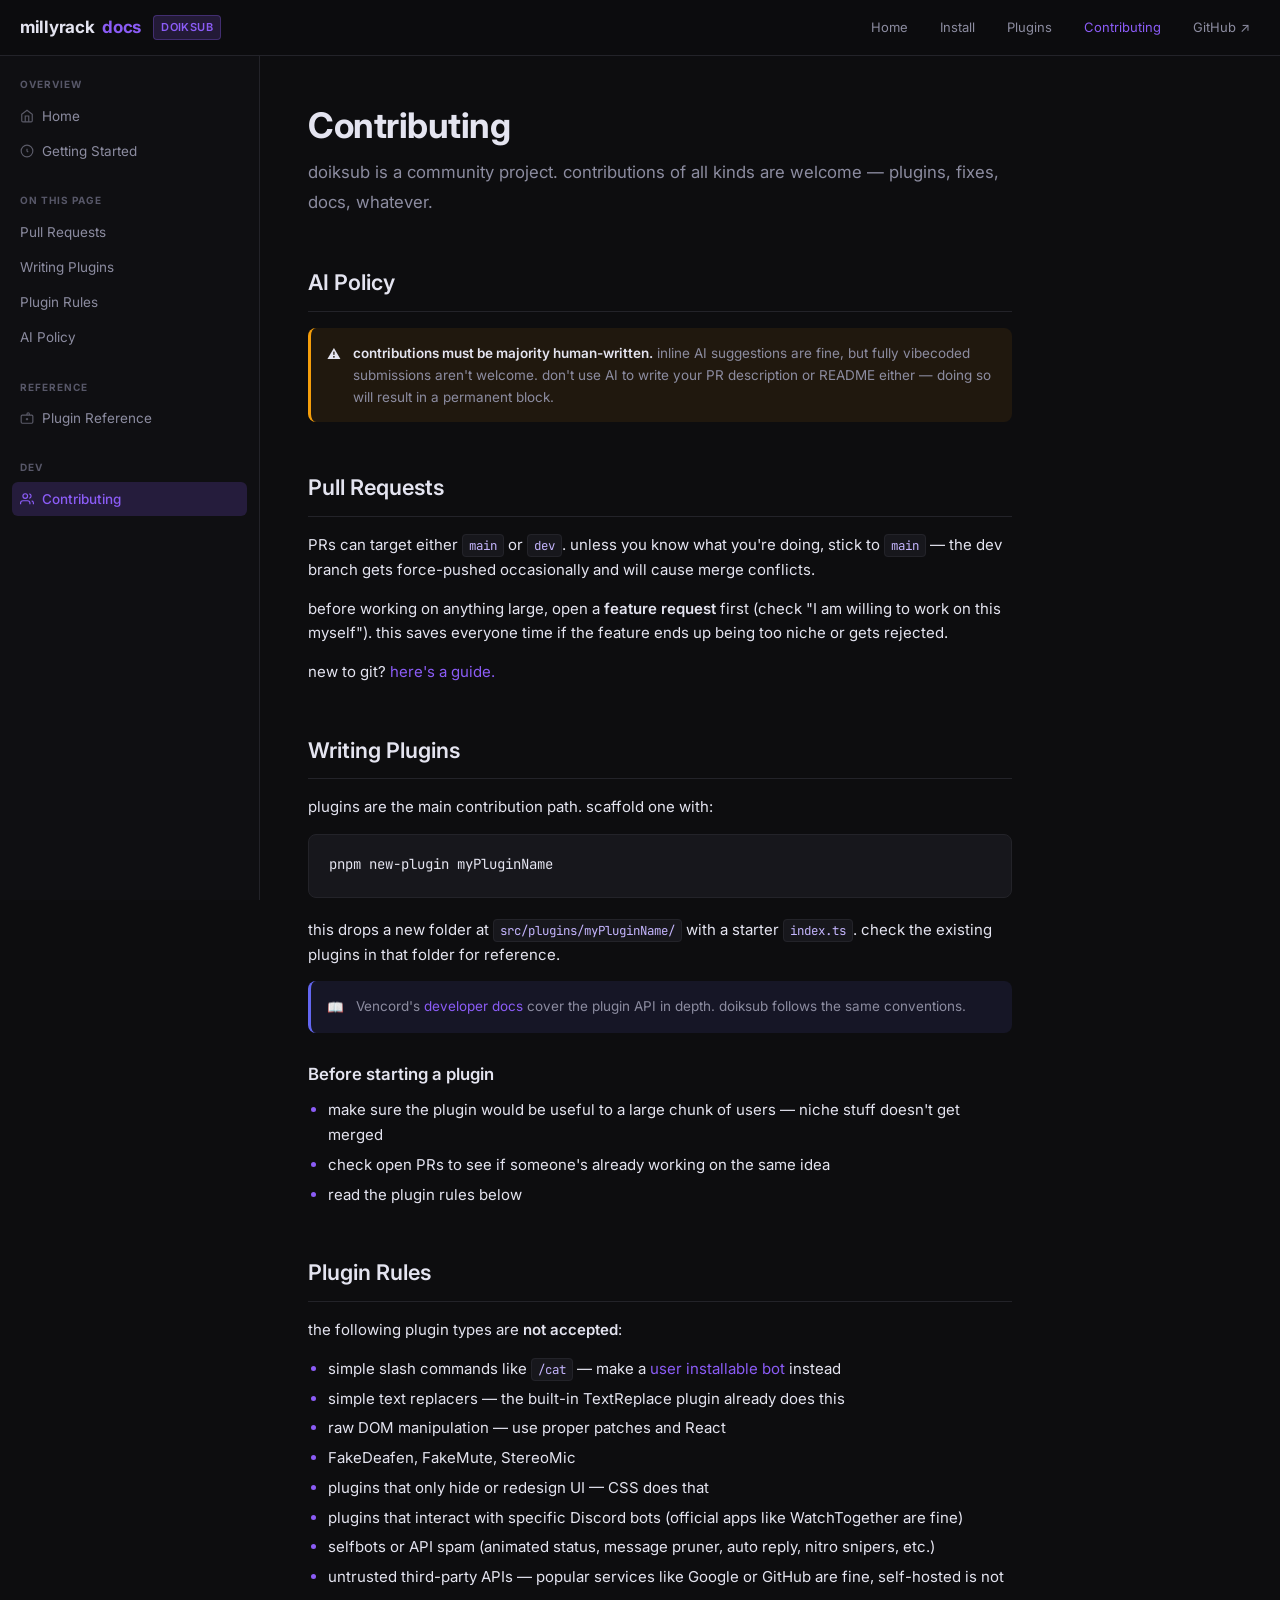
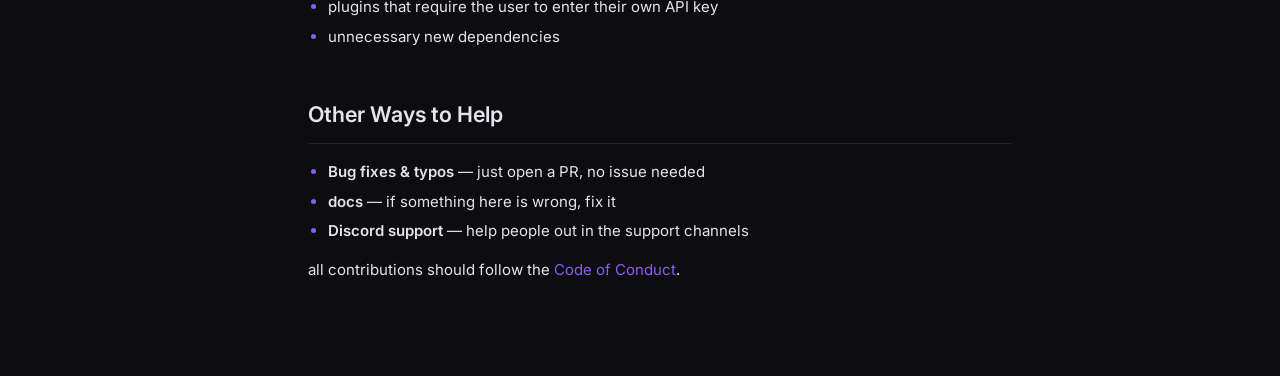
==== docs/contributing.html @ e1251b10 "work...?" ====
<!DOCTYPE html>
<html lang="en">
<head>
  <meta charset="UTF-8">
  <meta name="viewport" content="width=device-width, initial-scale=1.0">
  <title>Contributing — millyrack</title>
  <meta name="description" content="How to write plugins and contribute to doiksub.">
  <link rel="stylesheet" href="style.css">
</head>
<body>

<header class="topbar">
  <button class="hamburger" id="hamburger-btn" aria-label="Toggle sidebar">
    <svg width="18" height="18" viewBox="0 0 24 24" fill="none" stroke="currentColor" stroke-width="2" stroke-linecap="round">
      <line x1="3" y1="6" x2="21" y2="6"/><line x1="3" y1="12" x2="21" y2="12"/><line x1="3" y1="18" x2="21" y2="18"/>
    </svg>
  </button>
  <a href="index.html" class="topbar-logo">millyrack <span>docs</span></a>
  <span class="topbar-tag">doiksub</span>
  <div class="topbar-spacer"></div>
  <a href="index.html"           class="topbar-link" data-page="index.html">Home</a>
  <a href="getting-started.html" class="topbar-link" data-page="getting-started.html">Install</a>
  <a href="plugins.html"         class="topbar-link" data-page="plugins.html">Plugins</a>
  <a href="contributing.html"    class="topbar-link" data-page="contributing.html">Contributing</a>
  <a href="https://github.com/ghxstprey/doiksub" class="topbar-link" target="_blank" rel="noopener">GitHub ↗</a>
</header>

<div class="sidebar-overlay" id="sidebar-overlay"></div>

<div class="layout">
  <nav class="sidebar" id="sidebar">
    <div class="sidebar-section">
      <div class="sidebar-label">Overview</div>
      <a href="index.html" class="sidebar-link" data-page="index.html">
        <svg width="14" height="14" viewBox="0 0 24 24" fill="none" stroke="currentColor" stroke-width="2"><path d="M3 9l9-7 9 7v11a2 2 0 0 1-2 2H5a2 2 0 0 1-2-2z"/><polyline points="9 22 9 12 15 12 15 22"/></svg>
        Home
      </a>
      <a href="getting-started.html" class="sidebar-link" data-page="getting-started.html">
        <svg width="14" height="14" viewBox="0 0 24 24" fill="none" stroke="currentColor" stroke-width="2"><circle cx="12" cy="12" r="10"/><polyline points="12 8 12 12 14 14"/></svg>
        Getting Started
      </a>
    </div>
    <div class="sidebar-section">
      <div class="sidebar-label">On this page</div>
      <a href="#how-to-pr" class="sidebar-link">Pull Requests</a>
      <a href="#write-plugin" class="sidebar-link">Writing Plugins</a>
      <a href="#plugin-rules" class="sidebar-link">Plugin Rules</a>
      <a href="#ai-notice" class="sidebar-link">AI Policy</a>
    </div>
    <div class="sidebar-section">
      <div class="sidebar-label">Reference</div>
      <a href="plugins.html" class="sidebar-link" data-page="plugins.html">
        <svg width="14" height="14" viewBox="0 0 24 24" fill="none" stroke="currentColor" stroke-width="2"><rect x="2" y="7" width="20" height="14" rx="2"/><path d="M16 7V5a2 2 0 0 0-4 0v2"/><line x1="12" y1="12" x2="12" y2="16"/><line x1="10" y1="14" x2="14" y2="14"/></svg>
        Plugin Reference
      </a>
    </div>
    <div class="sidebar-section">
      <div class="sidebar-label">Dev</div>
      <a href="contributing.html" class="sidebar-link" data-page="contributing.html">
        <svg width="14" height="14" viewBox="0 0 24 24" fill="none" stroke="currentColor" stroke-width="2"><path d="M17 21v-2a4 4 0 0 0-4-4H5a4 4 0 0 0-4 4v2"/><circle cx="9" cy="7" r="4"/><path d="M23 21v-2a4 4 0 0 0-3-3.87"/><path d="M16 3.13a4 4 0 0 1 0 7.75"/></svg>
        Contributing
      </a>
    </div>
  </nav>

  <main class="main">
    <div class="content">

      <h1>Contributing</h1>
      <p class="lead">doiksub is a community project. contributions of all kinds are welcome — plugins, fixes, docs, whatever.</p>

      <h2 id="ai-notice">AI Policy</h2>
      <div class="callout warn">
        <span class="callout-icon">⚠️</span>
        <div>
          <p><strong>contributions must be majority human-written.</strong> inline AI suggestions are fine, but fully vibecoded submissions aren't welcome. don't use AI to write your PR description or README either — doing so will result in a permanent block.</p>
        </div>
      </div>

      <h2 id="how-to-pr">Pull Requests</h2>
      <p>PRs can target either <code>main</code> or <code>dev</code>. unless you know what you're doing, stick to <code>main</code> — the dev branch gets force-pushed occasionally and will cause merge conflicts.</p>
      <p>before working on anything large, open a <strong>feature request</strong> first (check "I am willing to work on this myself"). this saves everyone time if the feature ends up being too niche or gets rejected.</p>
      <p>new to git? <a href="https://opensource.com/article/19/7/create-pull-request-github" target="_blank" rel="noopener">here's a guide.</a></p>

      <h2 id="write-plugin">Writing Plugins</h2>
      <p>plugins are the main contribution path. scaffold one with:</p>
      <pre><code>pnpm new-plugin myPluginName</code></pre>
      <p>this drops a new folder at <code>src/plugins/myPluginName/</code> with a starter <code>index.ts</code>. check the existing plugins in that folder for reference.</p>

      <div class="callout note">
        <span class="callout-icon">📖</span>
        <p>Vencord's <a href="https://docs.vencord.dev" target="_blank" rel="noopener">developer docs</a> cover the plugin API in depth. doiksub follows the same conventions.</p>
      </div>

      <h3>Before starting a plugin</h3>
      <ul>
        <li>make sure the plugin would be useful to a large chunk of users — niche stuff doesn't get merged</li>
        <li>check open PRs to see if someone's already working on the same idea</li>
        <li>read the plugin rules below</li>
      </ul>

      <h2 id="plugin-rules">Plugin Rules</h2>
      <p>the following plugin types are <strong>not accepted</strong>:</p>
      <ul>
        <li>simple slash commands like <code>/cat</code> — make a <a href="https://discord.com/developers/docs/change-log#userinstallable-apps-preview" target="_blank" rel="noopener">user installable bot</a> instead</li>
        <li>simple text replacers — the built-in TextReplace plugin already does this</li>
        <li>raw DOM manipulation — use proper patches and React</li>
        <li>FakeDeafen, FakeMute, StereoMic</li>
        <li>plugins that only hide or redesign UI — CSS does that</li>
        <li>plugins that interact with specific Discord bots (official apps like WatchTogether are fine)</li>
        <li>selfbots or API spam (animated status, message pruner, auto reply, nitro snipers, etc.)</li>
        <li>untrusted third-party APIs — popular services like Google or GitHub are fine, self-hosted is not</li>
        <li>plugins that require the user to enter their own API key</li>
        <li>unnecessary new dependencies</li>
      </ul>

      <h2 id="other">Other Ways to Help</h2>
      <ul>
        <li><strong>Bug fixes &amp; typos</strong> — just open a PR, no issue needed</li>
        <li><strong>docs</strong> — if something here is wrong, fix it</li>
        <li><strong>Discord support</strong> — help people out in the support channels</li>
      </ul>

      <p>all contributions should follow the <a href="https://github.com/ghxstprey/doiksub/blob/main/CODE_OF_CONDUCT.md" target="_blank" rel="noopener">Code of Conduct</a>.</p>

    </div>
  </main>
</div>

<script src="nav.js"></script>
</body>
</html>
---- docs/style.css ----
@import url('https://fonts.googleapis.com/css2?family=Inter:wght@300;400;500;600;700&family=JetBrains+Mono:wght@400;500&display=swap');

*,
*::before,
*::after {
  box-sizing: border-box;
  margin: 0;
  padding: 0;
}

:root {
  --bg: #0d0d0f;
  --bg-card: #131316;
  --bg-nav: #0f0f12;
  --bg-hover: #1a1a20;
  --border: #232329;
  --accent: #8b5cf6;
  --accent-2: #6d28d9;
  --accent-glow: rgba(139, 92, 246, .18);
  --text: #e4e4f0;
  --text-muted: #8c8ca0;
  --text-dim: #575768;
  --code-bg: #17171c;
  --sidebar-w: 260px;
  --topbar-h: 56px;
  --radius: 8px;
}

html {
  scroll-behavior: smooth;
}

body {
  font-family: 'Inter', sans-serif;
  background: var(--bg);
  color: var(--text);
  line-height: 1.65;
  font-size: 15px;
  min-height: 100vh;
}

::-webkit-scrollbar {
  width: 6px;
  height: 6px;
}

::-webkit-scrollbar-track {
  background: transparent;
}

::-webkit-scrollbar-thumb {
  background: var(--border);
  border-radius: 99px;
}

::-webkit-scrollbar-thumb:hover {
  background: var(--accent);
}

.topbar {
  position: fixed;
  top: 0;
  left: 0;
  right: 0;
  height: var(--topbar-h);
  background: rgba(13, 13, 15, .85);
  backdrop-filter: blur(12px);
  -webkit-backdrop-filter: blur(12px);
  border-bottom: 1px solid var(--border);
  display: flex;
  align-items: center;
  gap: 12px;
  padding: 0 20px;
  z-index: 100;
}

.topbar-logo {
  font-weight: 700;
  font-size: 17px;
  letter-spacing: -.3px;
  color: var(--text);
  text-decoration: none;
  display: flex;
  align-items: center;
  gap: 8px;
}

.topbar-logo span {
  color: var(--accent);
}

.topbar-tag {
  font-size: 11px;
  font-weight: 600;
  background: var(--accent-glow);
  color: var(--accent);
  border: 1px solid rgba(139, 92, 246, .3);
  border-radius: 4px;
  padding: 2px 7px;
  letter-spacing: .4px;
  text-transform: uppercase;
}

.topbar-spacer {
  flex: 1;
}

.topbar-link {
  font-size: 13px;
  color: var(--text-muted);
  text-decoration: none;
  padding: 6px 10px;
  border-radius: 6px;
  transition: color .15s, background .15s;
}

.topbar-link:hover {
  color: var(--text);
  background: var(--bg-hover);
}

.topbar-link.active {
  color: var(--accent);
}

.hamburger {
  display: none;
  background: none;
  border: none;
  cursor: pointer;
  padding: 6px;
  color: var(--text-muted);
  border-radius: 6px;
  transition: background .15s, color .15s;
}

.hamburger:hover {
  background: var(--bg-hover);
  color: var(--text);
}

.hamburger svg {
  display: block;
}

.layout {
  display: flex;
  padding-top: var(--topbar-h);
  min-height: 100vh;
}

.sidebar {
  position: fixed;
  top: var(--topbar-h);
  bottom: 0;
  left: 0;
  width: var(--sidebar-w);
  background: var(--bg-nav);
  border-right: 1px solid var(--border);
  overflow-y: auto;
  padding: 20px 12px;
  z-index: 90;
  transition: transform .25s ease;
}

.sidebar-section {
  margin-bottom: 24px;
}

.sidebar-label {
  font-size: 10px;
  font-weight: 700;
  letter-spacing: 1px;
  text-transform: uppercase;
  color: var(--text-dim);
  padding: 0 8px;
  margin-bottom: 6px;
}

.sidebar-link {
  display: flex;
  align-items: center;
  gap: 8px;
  text-decoration: none;
  color: var(--text-muted);
  font-size: 13.5px;
  padding: 6px 8px;
  border-radius: 6px;
  transition: color .15s, background .15s;
  margin-bottom: 1px;
}

.sidebar-link:hover {
  color: var(--text);
  background: var(--bg-hover);
}

.sidebar-link.active {
  color: var(--accent);
  background: var(--accent-glow);
  font-weight: 500;
}

.sidebar-link svg {
  opacity: .6;
  flex-shrink: 0;
}

.sidebar-link.active svg {
  opacity: 1;
}

.main {
  margin-left: var(--sidebar-w);
  flex: 1;
  min-width: 0;
}

.content {
  max-width: 800px;
  padding: 48px 48px 80px;
}

h1 {
  font-size: 2.2rem;
  font-weight: 700;
  letter-spacing: -.5px;
  line-height: 1.2;
  margin-bottom: 12px;
}

h1 .accent {
  color: var(--accent);
}

h2 {
  font-size: 1.35rem;
  font-weight: 600;
  color: var(--text);
  margin-top: 48px;
  margin-bottom: 16px;
  padding-bottom: 10px;
  border-bottom: 1px solid var(--border);
  scroll-margin-top: calc(var(--topbar-h) + 16px);
}

h3 {
  font-size: 1.05rem;
  font-weight: 600;
  margin-top: 28px;
  margin-bottom: 10px;
  scroll-margin-top: calc(var(--topbar-h) + 16px);
}

p {
  margin-bottom: 14px;
  color: var(--text);
}

a {
  color: var(--accent);
  text-decoration: none;
}

a:hover {
  text-decoration: underline;
}

ul,
ol {
  padding-left: 20px;
  margin-bottom: 14px;
}

li {
  margin-bottom: 5px;
}

li::marker {
  color: var(--accent);
}

strong {
  color: var(--text);
  font-weight: 600;
}

.lead {
  font-size: 1.05rem;
  color: var(--text-muted);
  line-height: 1.75;
  margin-bottom: 0;
}

code {
  font-family: 'JetBrains Mono', monospace;
  font-size: .83em;
  background: var(--code-bg);
  border: 1px solid var(--border);
  border-radius: 4px;
  padding: 2px 6px;
  color: #c4b5fd;
}

pre {
  background: var(--code-bg);
  border: 1px solid var(--border);
  border-radius: var(--radius);
  padding: 18px 20px;
  overflow-x: auto;
  margin-bottom: 20px;
  position: relative;
}

pre code {
  background: none;
  border: none;
  padding: 0;
  font-size: .875rem;
  color: #e4e4f0;
}

.callout {
  display: flex;
  gap: 12px;
  padding: 14px 16px;
  border-radius: var(--radius);
  border-left: 3px solid;
  margin-bottom: 20px;
  font-size: 13.5px;
}

.callout-icon {
  flex-shrink: 0;
  margin-top: 1px;
}

.callout.note {
  background: rgba(99, 102, 241, .1);
  border-color: #6366f1;
}

.callout.tip {
  background: rgba(34, 197, 94, .08);
  border-color: #22c55e;
}

.callout.warn {
  background: rgba(245, 158, 11, .08);
  border-color: #f59e0b;
}

.callout p {
  margin: 0;
  color: var(--text-muted);
}

.callout strong {
  color: var(--text);
}

.card-grid {
  display: grid;
  grid-template-columns: repeat(auto-fill, minmax(200px, 1fr));
  gap: 12px;
  margin: 20px 0;
}

.card {
  background: var(--bg-card);
  border: 1px solid var(--border);
  border-radius: var(--radius);
  padding: 18px;
  text-decoration: none;
  transition: border-color .15s, background .15s, transform .15s;
  display: block;
}

.card:hover {
  border-color: var(--accent);
  background: var(--bg-hover);
  transform: translateY(-1px);
  text-decoration: none;
}

.card-icon {
  font-size: 1.5rem;
  margin-bottom: 10px;
}

.card-title {
  font-weight: 800;
  font-size: 16px;
  color: var(--text);
  margin-bottom: 4px;
}

.card-desc {
  font-size: 12.5px;
  color: var(--text-muted);
  line-height: 1.5;
}

.hero {
  padding: 64px 0 48px;
}

.hero-badge {
  display: inline-flex;
  align-items: center;
  gap: 6px;
  font-size: 11.5px;
  font-weight: 600;
  color: var(--accent);
  background: var(--accent-glow);
  border: 1px solid rgba(139, 92, 246, .3);
  border-radius: 99px;
  padding: 4px 12px;
  margin-bottom: 20px;
  letter-spacing: .3px;
}

.hero-badge::before {
  content: '';
  display: inline-block;
  width: 6px;
  height: 6px;
  background: var(--accent);
  border-radius: 50%;
}

.hero h1 {
  font-size: 2.8rem;
  margin-bottom: 16px;
}

.hero-actions {
  display: flex;
  gap: 10px;
  margin-top: 24px;
  flex-wrap: wrap;
}

.btn {
  display: inline-flex;
  align-items: center;
  gap: 7px;
  font-size: 13.5px;
  font-weight: 600;
  padding: 9px 18px;
  border-radius: 7px;
  text-decoration: none;
  transition: all .15s;
  border: 1px solid transparent;
}

.btn:hover {
  text-decoration: none;
}

.btn-primary {
  background: var(--accent);
  color: #fff;
}

.btn-primary:hover {
  background: var(--accent-2);
}

.btn-ghost {
  background: var(--bg-card);
  color: var(--text);
  border-color: var(--border);
}

.btn-ghost:hover {
  background: var(--bg-hover);
  border-color: var(--accent);
}

.plugin-table-wrap {
  border: 1px solid var(--border);
  border-radius: var(--radius);
  overflow: hidden;
  margin-bottom: 28px;
}

table {
  width: 100%;
  border-collapse: collapse;
}

thead {
  background: var(--bg-card);
}

th {
  text-align: left;
  font-size: 11px;
  font-weight: 700;
  letter-spacing: .8px;
  text-transform: uppercase;
  color: var(--text-dim);
  padding: 10px 16px;
  border-bottom: 1px solid var(--border);
}

td {
  padding: 9px 16px;
  font-size: 13px;
  border-bottom: 1px solid var(--border);
  vertical-align: top;
}

tr:last-child td {
  border-bottom: none;
}

tr:hover td {
  background: var(--bg-hover);
}

td:first-child code {
  color: var(--accent);
}

.search-bar {
  width: 100%;
  margin-bottom: 16px;
  display: flex;
  align-items: center;
  gap: 10px;
  background: var(--bg-card);
  border: 1px solid var(--border);
  border-radius: var(--radius);
  padding: 9px 14px;
  transition: border-color .15s;
}

.search-bar:focus-within {
  border-color: var(--accent);
}

.search-bar svg {
  color: var(--text-dim);
  flex-shrink: 0;
}

.search-bar input {
  flex: 1;
  background: none;
  border: none;
  outline: none;
  color: var(--text);
  font-family: inherit;
  font-size: 14px;
}

.search-bar input::placeholder {
  color: var(--text-dim);
}

.filter-bar {
  display: flex;
  gap: 8px;
  flex-wrap: wrap;
  margin-bottom: 20px;
}

.filter-btn {
  font-size: 12px;
  font-weight: 500;
  padding: 5px 12px;
  border-radius: 99px;
  background: var(--bg-card);
  border: 1px solid var(--border);
  color: var(--text-muted);
  cursor: pointer;
  transition: all .15s;
  font-family: inherit;
}

.filter-btn:hover {
  border-color: var(--accent);
  color: var(--text);
}

.filter-btn.active {
  background: var(--accent-glow);
  border-color: var(--accent);
  color: var(--accent);
  font-weight: 600;
}

.tag {
  display: inline-block;
  font-size: 10.5px;
  font-weight: 600;
  padding: 2px 8px;
  border-radius: 99px;
  letter-spacing: .2px;
}

.tag-privacy {
  background: rgba(239, 68, 68, .12);
  color: #f87171;
}

.tag-utility {
  background: rgba(99, 102, 241, .12);
  color: #818cf8;
}

.tag-fun {
  background: rgba(251, 146, 60, .12);
  color: #fb923c;
}

.tag-cosmetic {
  background: rgba(167, 243, 208, .12);
  color: #6ee7b7;
}

.tag-voice {
  background: rgba(99, 179, 237, .12);
  color: #63b3ed;
}

.tag-media {
  background: rgba(196, 181, 253, .12);
  color: #c4b5fd;
}

.tag-qol {
  background: rgba(52, 211, 153, .12);
  color: #34d399;
}

.tag-desktop {
  background: rgba(148, 163, 184, .12);
  color: #94a3b8;
}

.steps {
  list-style: none;
  padding: 0;
  counter-reset: steps;
}

.steps li {
  counter-increment: steps;
  display: flex;
  gap: 14px;
  padding: 16px 0;
  border-bottom: 1px solid var(--border);
  margin: 0;
}

.steps li:last-child {
  border-bottom: none;
}

.steps li::marker {
  content: none;
}

.step-num {
  flex-shrink: 0;
  width: 28px;
  height: 28px;
  background: var(--accent-glow);
  border: 1px solid rgba(139, 92, 246, .3);
  border-radius: 50%;
  display: flex;
  align-items: center;
  justify-content: center;
  font-size: 12px;
  font-weight: 700;
  color: var(--accent);
}

.step-body {
  flex: 1;
}

.step-title {
  font-weight: 600;
  margin-bottom: 4px;
}

.devs {
  display: flex;
  flex-direction: column;
  gap: 10px;
  margin: 20px 0;
}

.dev-card {
  background: var(--bg-card);
  border: 1px solid var(--border);
  border-radius: var(--radius);
  padding: 14px 18px;
  display: flex;
  gap: 14px;
  align-items: center;
}

.dev-avatar {
  width: 38px;
  height: 38px;
  border-radius: 50%;
  background: linear-gradient(135deg, var(--accent), var(--accent-2));
  display: flex;
  align-items: center;
  justify-content: center;
  font-weight: 700;
  font-size: 14px;
  color: #fff;
  flex-shrink: 0;
}

.dev-name {
  font-weight: 600;
  font-size: 14px;
}

.dev-handle {
  font-size: 12px;
  color: var(--text-muted);
}

.dev-focus {
  font-size: 12.5px;
  color: var(--text-muted);
  margin-top: 2px;
}

#no-results {
  text-align: center;
  padding: 48px 0;
  color: var(--text-muted);
  display: none;
}

#no-results svg {
  margin: 0 auto 12px;
  display: block;
  opacity: .3;
}

.sidebar-overlay {
  display: none;
  position: fixed;
  inset: 0;
  background: rgba(0, 0, 0, .6);
  z-index: 89;
}

@media (max-width: 900px) {
  .sidebar {
    transform: translateX(-100%);
  }

  .sidebar.open {
    transform: translateX(0);
  }

  .sidebar-overlay.open {
    display: block;
  }

  .main {
    margin-left: 0;
  }

  .hamburger {
    display: flex;
    align-items: center;
    justify-content: center;
  }

  .content {
    padding: 32px 24px 64px;
  }

  h1 {
    font-size: 2rem;
  }

  .hero h1 {
    font-size: 2.2rem;
  }
}

@media (max-width: 520px) {
  .content {
    padding: 24px 16px 56px;
  }

  .card-grid {
    grid-template-columns: 1fr;
  }

  .hero-actions {
    flex-direction: column;
  }

  .btn {
    justify-content: center;
  }

  td {
    font-size: 12px;
  }
}
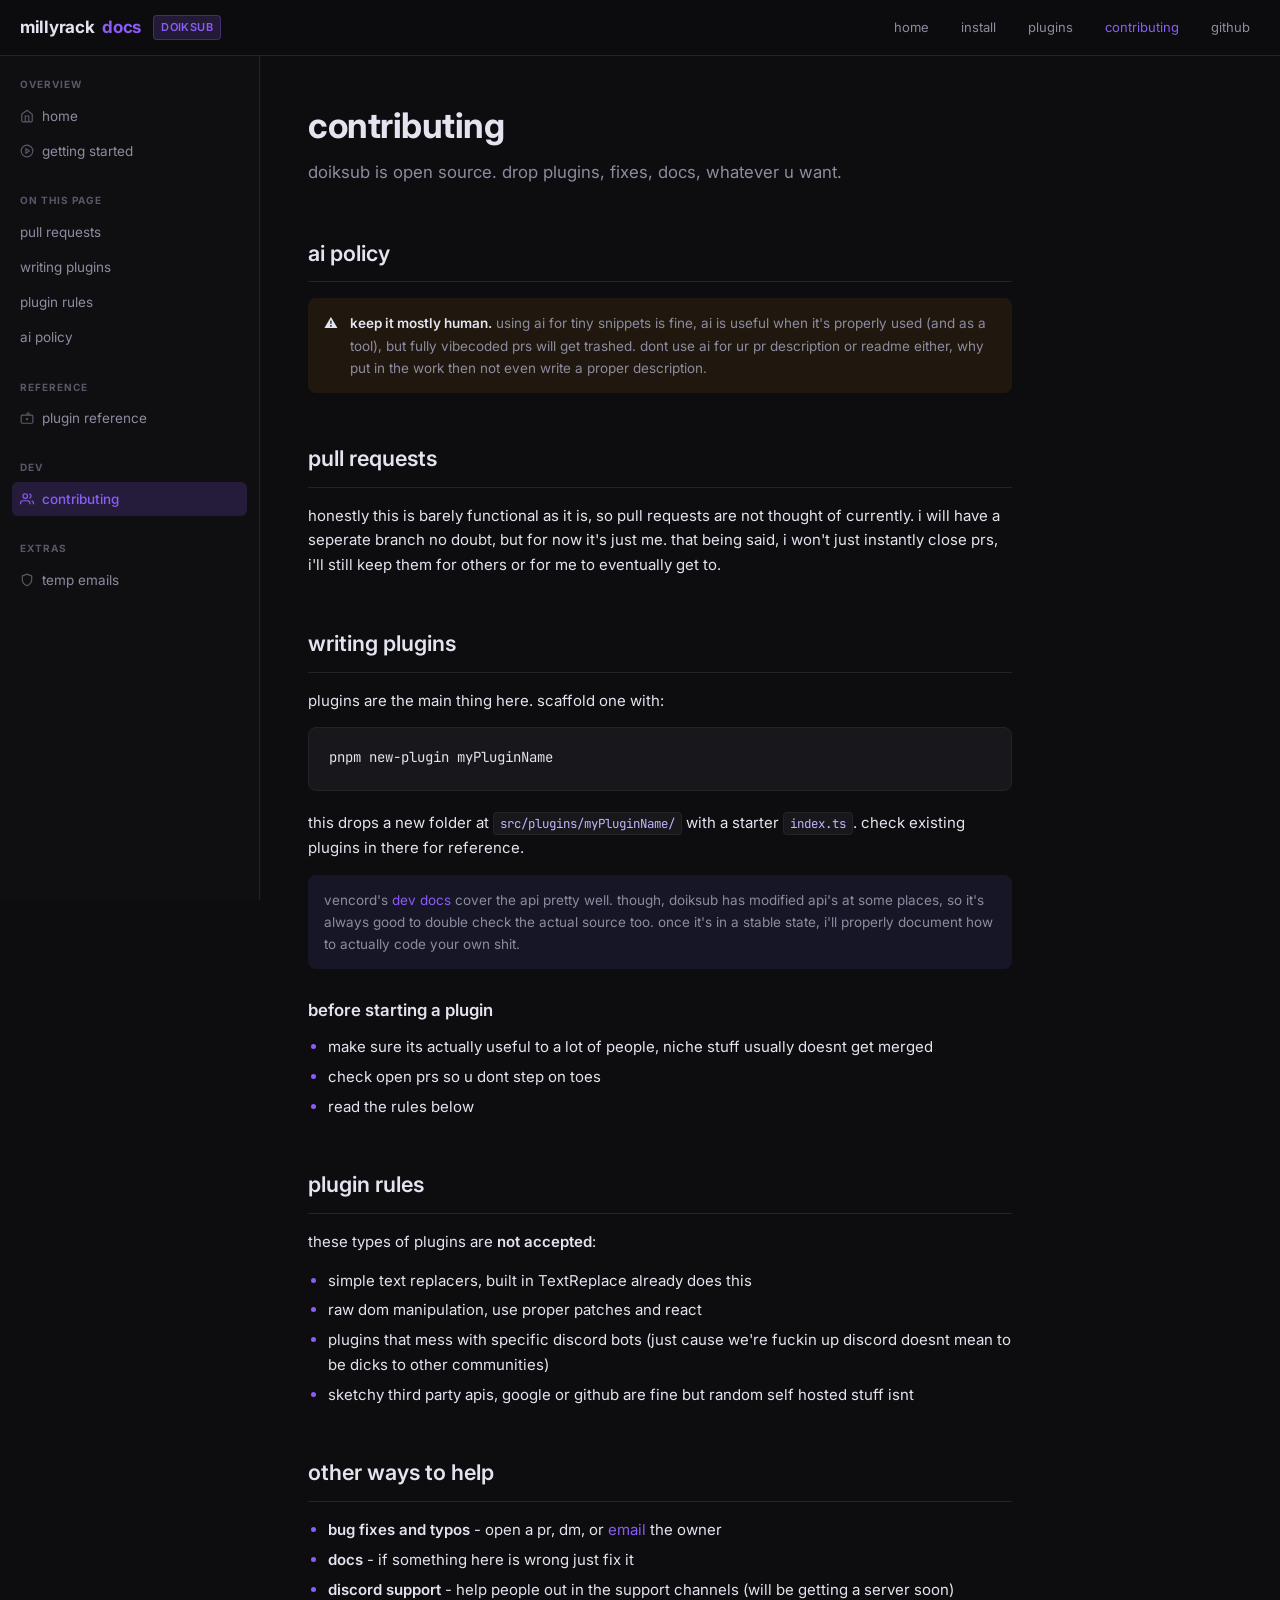
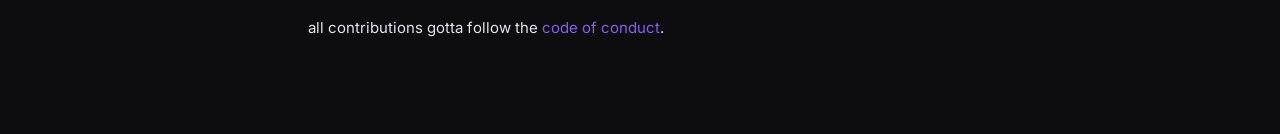
==== commit 1fc9e562: "crunch time" ====
--- a/docs/contributing.html
+++ b/docs/contributing.html
@@ -1,132 +1,167 @@
 <!DOCTYPE html>
 <html lang="en">
+
 <head>
   <meta charset="UTF-8">
   <meta name="viewport" content="width=device-width, initial-scale=1.0">
-  <title>Contributing — millyrack</title>
-  <meta name="description" content="How to write plugins and contribute to doiksub.">
+  <title>millyrack, doiksub contributing</title>
+  <meta name="description" content="how to write plugins and push changes to doiksub">
   <link rel="stylesheet" href="style.css">
 </head>
+
 <body>
 
-<header class="topbar">
-  <button class="hamburger" id="hamburger-btn" aria-label="Toggle sidebar">
-    <svg width="18" height="18" viewBox="0 0 24 24" fill="none" stroke="currentColor" stroke-width="2" stroke-linecap="round">
-      <line x1="3" y1="6" x2="21" y2="6"/><line x1="3" y1="12" x2="21" y2="12"/><line x1="3" y1="18" x2="21" y2="18"/>
-    </svg>
-  </button>
-  <a href="index.html" class="topbar-logo">millyrack <span>docs</span></a>
-  <span class="topbar-tag">doiksub</span>
-  <div class="topbar-spacer"></div>
-  <a href="index.html"           class="topbar-link" data-page="index.html">Home</a>
-  <a href="getting-started.html" class="topbar-link" data-page="getting-started.html">Install</a>
-  <a href="plugins.html"         class="topbar-link" data-page="plugins.html">Plugins</a>
-  <a href="contributing.html"    class="topbar-link" data-page="contributing.html">Contributing</a>
-  <a href="https://github.com/ghxstprey/doiksub" class="topbar-link" target="_blank" rel="noopener">GitHub ↗</a>
-</header>
+  <header class="topbar">
+    <button class="hamburger" id="hamburger-btn" aria-label="Toggle sidebar">
+      <svg width="18" height="18" viewBox="0 0 24 24" fill="none" stroke="currentColor" stroke-width="2"
+        stroke-linecap="round">
+        <line x1="3" y1="6" x2="21" y2="6" />
+        <line x1="3" y1="12" x2="21" y2="12" />
+        <line x1="3" y1="18" x2="21" y2="18" />
+      </svg>
+    </button>
+    <a href="index.html" class="topbar-logo">millyrack <span>docs</span></a>
+    <span class="topbar-tag">doiksub</span>
+    <div class="topbar-spacer"></div>
+    <a href="index.html" class="topbar-link" data-page="index.html">home</a>
+    <a href="getting-started.html" class="topbar-link" data-page="getting-started.html">install</a>
+    <a href="plugins.html" class="topbar-link" data-page="plugins.html">plugins</a>
+    <a href="contributing.html" class="topbar-link" data-page="contributing.html">contributing</a>
+    <a href="https://github.com/ghxstprey/doiksub" class="topbar-link" target="_blank" rel="noopener">github</a>
+  </header>
 
-<div class="sidebar-overlay" id="sidebar-overlay"></div>
+  <div class="sidebar-overlay" id="sidebar-overlay"></div>
 
-<div class="layout">
-  <nav class="sidebar" id="sidebar">
-    <div class="sidebar-section">
-      <div class="sidebar-label">Overview</div>
-      <a href="index.html" class="sidebar-link" data-page="index.html">
-        <svg width="14" height="14" viewBox="0 0 24 24" fill="none" stroke="currentColor" stroke-width="2"><path d="M3 9l9-7 9 7v11a2 2 0 0 1-2 2H5a2 2 0 0 1-2-2z"/><polyline points="9 22 9 12 15 12 15 22"/></svg>
-        Home
-      </a>
-      <a href="getting-started.html" class="sidebar-link" data-page="getting-started.html">
-        <svg width="14" height="14" viewBox="0 0 24 24" fill="none" stroke="currentColor" stroke-width="2"><circle cx="12" cy="12" r="10"/><polyline points="12 8 12 12 14 14"/></svg>
-        Getting Started
-      </a>
-    </div>
-    <div class="sidebar-section">
-      <div class="sidebar-label">On this page</div>
-      <a href="#how-to-pr" class="sidebar-link">Pull Requests</a>
-      <a href="#write-plugin" class="sidebar-link">Writing Plugins</a>
-      <a href="#plugin-rules" class="sidebar-link">Plugin Rules</a>
-      <a href="#ai-notice" class="sidebar-link">AI Policy</a>
-    </div>
-    <div class="sidebar-section">
-      <div class="sidebar-label">Reference</div>
-      <a href="plugins.html" class="sidebar-link" data-page="plugins.html">
-        <svg width="14" height="14" viewBox="0 0 24 24" fill="none" stroke="currentColor" stroke-width="2"><rect x="2" y="7" width="20" height="14" rx="2"/><path d="M16 7V5a2 2 0 0 0-4 0v2"/><line x1="12" y1="12" x2="12" y2="16"/><line x1="10" y1="14" x2="14" y2="14"/></svg>
-        Plugin Reference
-      </a>
-    </div>
-    <div class="sidebar-section">
-      <div class="sidebar-label">Dev</div>
-      <a href="contributing.html" class="sidebar-link" data-page="contributing.html">
-        <svg width="14" height="14" viewBox="0 0 24 24" fill="none" stroke="currentColor" stroke-width="2"><path d="M17 21v-2a4 4 0 0 0-4-4H5a4 4 0 0 0-4 4v2"/><circle cx="9" cy="7" r="4"/><path d="M23 21v-2a4 4 0 0 0-3-3.87"/><path d="M16 3.13a4 4 0 0 1 0 7.75"/></svg>
-        Contributing
-      </a>
-    </div>
-  </nav>
+  <div class="layout">
+    <nav class="sidebar" id="sidebar">
+      <div class="sidebar-section">
+        <div class="sidebar-label">overview</div>
+        <a href="index.html" class="sidebar-link" data-page="index.html">
+          <svg width="14" height="14" viewBox="0 0 24 24" fill="none" stroke="currentColor" stroke-width="2">
+            <path d="M3 9l9-7 9 7v11a2 2 0 0 1-2 2H5a2 2 0 0 1-2-2z" />
+            <polyline points="9 22 9 12 15 12 15 22" />
+          </svg>
+          home
+        </a>
+        <a href="getting-started.html" class="sidebar-link" data-page="getting-started.html">
+          <svg width="14" height="14" viewBox="0 0 24 24" fill="none" stroke="currentColor" stroke-width="2"
+            stroke-linecap="round" stroke-linejoin="round">
+            <circle cx="12" cy="12" r="10" />
+            <polygon points="10 8 16 12 10 16 10 8" />
+          </svg>
+          getting started
+        </a>
+      </div>
+      <div class="sidebar-section">
+        <div class="sidebar-label">on this page</div>
+        <a href="#how-to-pr" class="sidebar-link">pull requests</a>
+        <a href="#write-plugin" class="sidebar-link">writing plugins</a>
+        <a href="#plugin-rules" class="sidebar-link">plugin rules</a>
+        <a href="#ai-notice" class="sidebar-link">ai policy</a>
+      </div>
+      <div class="sidebar-section">
+        <div class="sidebar-label">reference</div>
+        <a href="plugins.html" class="sidebar-link" data-page="plugins.html">
+          <svg width="14" height="14" viewBox="0 0 24 24" fill="none" stroke="currentColor" stroke-width="2">
+            <rect x="2" y="7" width="20" height="14" rx="2" />
+            <path d="M16 7V5a2 2 0 0 0-4 0v2" />
+            <line x1="12" y1="12" x2="12" y2="16" />
+            <line x1="10" y1="14" x2="14" y2="14" />
+          </svg>
+          plugin reference
+        </a>
+      </div>
+      <div class="sidebar-section">
+        <div class="sidebar-label">dev</div>
+        <a href="contributing.html" class="sidebar-link" data-page="contributing.html">
+          <svg width="14" height="14" viewBox="0 0 24 24" fill="none" stroke="currentColor" stroke-width="2">
+            <path d="M17 21v-2a4 4 0 0 0-4-4H5a4 4 0 0 0-4 4v2" />
+            <circle cx="9" cy="7" r="4" />
+            <path d="M23 21v-2a4 4 0 0 0-3-3.87" />
+            <path d="M16 3.13a4 4 0 0 1 0 7.75" />
+          </svg>
+          contributing
+        </a>
+      </div>
+      <div class="sidebar-section">
+        <div class="sidebar-label">extras</div>
+        <a href="privacy.html" class="sidebar-link" data-page="privacy.html">
+          <svg width="14" height="14" viewBox="0 0 24 24" fill="none" stroke="currentColor" stroke-width="2">
+            <path d="M12 22s8-4 8-10V5l-8-3-8 3v7c0 6 8 10 8 10z" />
+          </svg>
+          temp emails
+        </a>
+      </div>
+    </nav>
 
-  <main class="main">
-    <div class="content">
+    <main class="main">
+      <div class="content">
 
-      <h1>Contributing</h1>
-      <p class="lead">doiksub is a community project. contributions of all kinds are welcome — plugins, fixes, docs, whatever.</p>
+        <h1>contributing</h1>
+        <p class="lead">doiksub is open source. drop plugins, fixes, docs, whatever u want.</p>
 
-      <h2 id="ai-notice">AI Policy</h2>
-      <div class="callout warn">
-        <span class="callout-icon">⚠️</span>
-        <div>
-          <p><strong>contributions must be majority human-written.</strong> inline AI suggestions are fine, but fully vibecoded submissions aren't welcome. don't use AI to write your PR description or README either — doing so will result in a permanent block.</p>
+        <h2 id="ai-notice">ai policy</h2>
+        <div class="callout warn">
+          <span class="callout-icon">⚠️</span>
+          <div>
+            <p><strong>keep it mostly human.</strong> using ai for tiny snippets is fine, ai is useful when it's
+              properly used (and as a tool), but fully vibecoded prs will get trashed. dont use ai for ur pr description
+              or readme either, why put in the work then not even write a proper description.</p>
+          </div>
         </div>
+
+        <h2 id="how-to-pr">pull requests</h2>
+        <p>honestly this is barely functional as it is, so pull requests are not thought of currently. i will have a
+          seperate branch no doubt, but for now it's just me. that being said, i won't just instantly close prs, i'll
+          still keep them for others or for me to eventually get to.</p>
+
+        <h2 id="write-plugin">writing plugins</h2>
+        <p>plugins are the main thing here. scaffold one with:</p>
+        <pre><code>pnpm new-plugin myPluginName</code></pre>
+        <p>this drops a new folder at <code>src/plugins/myPluginName/</code> with a starter <code>index.ts</code>. check
+          existing plugins in there for reference.</p>
+
+        <div class="callout note">
+          <p>vencord's <a href="https://docs.vencord.dev" target="_blank" rel="noopener">dev docs</a> cover the api
+            pretty well. though, doiksub has modified api's at some places, so it's always good to double check the
+            actual source too. once it's in a stable state, i'll properly document how to actually code your own shit.
+          </p>
+        </div>
+
+        <h3>before starting a plugin</h3>
+        <ul>
+          <li>make sure its actually useful to a lot of people, niche stuff usually doesnt get merged</li>
+          <li>check open prs so u dont step on toes</li>
+          <li>read the rules below</li>
+        </ul>
+
+        <h2 id="plugin-rules">plugin rules</h2>
+        <p>these types of plugins are <strong>not accepted</strong>:</p>
+        <ul>
+          <li>simple text replacers, built in TextReplace already does this</li>
+          <li>raw dom manipulation, use proper patches and react</li>
+          <li>plugins that mess with specific discord bots (just cause we're fuckin up discord doesnt mean to be dicks
+            to other communities)</li>
+          <li>sketchy third party apis, google or github are fine but random self hosted stuff isnt</li>
+        </ul>
+
+        <h2 id="other">other ways to help</h2>
+        <ul>
+          <li><strong>bug fixes and typos</strong> - open a pr, dm, or <a href="privacy.html">email</a> the owner</li>
+          <li><strong>docs</strong> - if something here is wrong just fix it</li>
+          <li><strong>discord support</strong> - help people out in the support channels (will be getting a server soon)
+          </li>
+        </ul>
+
+        <p>all contributions gotta follow the <a
+            href="https://github.com/ghxstprey/doiksub/blob/main/CODE_OF_CONDUCT.md" target="_blank" rel="noopener">code
+            of conduct</a>.</p>
+
       </div>
+    </main>
+  </div>
 
-      <h2 id="how-to-pr">Pull Requests</h2>
-      <p>PRs can target either <code>main</code> or <code>dev</code>. unless you know what you're doing, stick to <code>main</code> — the dev branch gets force-pushed occasionally and will cause merge conflicts.</p>
-      <p>before working on anything large, open a <strong>feature request</strong> first (check "I am willing to work on this myself"). this saves everyone time if the feature ends up being too niche or gets rejected.</p>
-      <p>new to git? <a href="https://opensource.com/article/19/7/create-pull-request-github" target="_blank" rel="noopener">here's a guide.</a></p>
+  <script src="nav.js"></script>
+</body>
 
-      <h2 id="write-plugin">Writing Plugins</h2>
-      <p>plugins are the main contribution path. scaffold one with:</p>
-      <pre><code>pnpm new-plugin myPluginName</code></pre>
-      <p>this drops a new folder at <code>src/plugins/myPluginName/</code> with a starter <code>index.ts</code>. check the existing plugins in that folder for reference.</p>
-
-      <div class="callout note">
-        <span class="callout-icon">📖</span>
-        <p>Vencord's <a href="https://docs.vencord.dev" target="_blank" rel="noopener">developer docs</a> cover the plugin API in depth. doiksub follows the same conventions.</p>
-      </div>
-
-      <h3>Before starting a plugin</h3>
-      <ul>
-        <li>make sure the plugin would be useful to a large chunk of users — niche stuff doesn't get merged</li>
-        <li>check open PRs to see if someone's already working on the same idea</li>
-        <li>read the plugin rules below</li>
-      </ul>
-
-      <h2 id="plugin-rules">Plugin Rules</h2>
-      <p>the following plugin types are <strong>not accepted</strong>:</p>
-      <ul>
-        <li>simple slash commands like <code>/cat</code> — make a <a href="https://discord.com/developers/docs/change-log#userinstallable-apps-preview" target="_blank" rel="noopener">user installable bot</a> instead</li>
-        <li>simple text replacers — the built-in TextReplace plugin already does this</li>
-        <li>raw DOM manipulation — use proper patches and React</li>
-        <li>FakeDeafen, FakeMute, StereoMic</li>
-        <li>plugins that only hide or redesign UI — CSS does that</li>
-        <li>plugins that interact with specific Discord bots (official apps like WatchTogether are fine)</li>
-        <li>selfbots or API spam (animated status, message pruner, auto reply, nitro snipers, etc.)</li>
-        <li>untrusted third-party APIs — popular services like Google or GitHub are fine, self-hosted is not</li>
-        <li>plugins that require the user to enter their own API key</li>
-        <li>unnecessary new dependencies</li>
-      </ul>
-
-      <h2 id="other">Other Ways to Help</h2>
-      <ul>
-        <li><strong>Bug fixes &amp; typos</strong> — just open a PR, no issue needed</li>
-        <li><strong>docs</strong> — if something here is wrong, fix it</li>
-        <li><strong>Discord support</strong> — help people out in the support channels</li>
-      </ul>
-
-      <p>all contributions should follow the <a href="https://github.com/ghxstprey/doiksub/blob/main/CODE_OF_CONDUCT.md" target="_blank" rel="noopener">Code of Conduct</a>.</p>
-
-    </div>
-  </main>
-</div>
-
-<script src="nav.js"></script>
-</body>
-</html>
+</html>
--- a/docs/style.css
+++ b/docs/style.css
@@ -320,34 +320,43 @@
   color: #e4e4f0;
 }
 
+details {
+  background: var(--bg-card);
+  border: 1px solid var(--border);
+  border-radius: var(--radius);
+  padding: 14px 16px;
+  margin-bottom: 20px;
+}
+
+details summary {
+  font-weight: 600;
+  color: var(--text);
+  cursor: pointer;
+}
+
+details p {
+  margin-bottom: 0;
+}
+
 .callout {
   display: flex;
   gap: 12px;
   padding: 14px 16px;
   border-radius: var(--radius);
-  border-left: 3px solid;
   margin-bottom: 20px;
   font-size: 13.5px;
 }
 
-.callout-icon {
-  flex-shrink: 0;
-  margin-top: 1px;
-}
-
 .callout.note {
   background: rgba(99, 102, 241, .1);
-  border-color: #6366f1;
 }
 
 .callout.tip {
   background: rgba(34, 197, 94, .08);
-  border-color: #22c55e;
 }
 
 .callout.warn {
   background: rgba(245, 158, 11, .08);
-  border-color: #f59e0b;
 }
 
 .callout p {
@@ -601,44 +610,27 @@
   letter-spacing: .2px;
 }
 
-.tag-privacy {
-  background: rgba(239, 68, 68, .12);
-  color: #f87171;
-}
-
-.tag-utility {
-  background: rgba(99, 102, 241, .12);
-  color: #818cf8;
-}
-
-.tag-fun {
-  background: rgba(251, 146, 60, .12);
-  color: #fb923c;
-}
-
-.tag-cosmetic {
-  background: rgba(167, 243, 208, .12);
-  color: #6ee7b7;
-}
-
-.tag-voice {
-  background: rgba(99, 179, 237, .12);
-  color: #63b3ed;
-}
-
+.tag-privacy,
+.tag-sigil,
+.tag-utility,
+.tag-developers,
+.tag-chat,
+.tag-appearance,
+.tag-servers,
+.tag-roles,
+.tag-shortcuts,
+.tag-activity,
+.tag-commands,
+.tag-emotes,
+.tag-friends,
+.tag-organisation,
+.tag-customisation,
+.tag-notifications,
+.tag-cosmetic,
+.tag-voice,
 .tag-media {
-  background: rgba(196, 181, 253, .12);
-  color: #c4b5fd;
-}
-
-.tag-qol {
-  background: rgba(52, 211, 153, .12);
-  color: #34d399;
-}
-
-.tag-desktop {
-  background: rgba(148, 163, 184, .12);
-  color: #94a3b8;
+  background: rgba(100, 100, 100, .2);
+  color: #777777;
 }
 
 .steps {
@@ -709,14 +701,9 @@
   width: 38px;
   height: 38px;
   border-radius: 50%;
-  background: linear-gradient(135deg, var(--accent), var(--accent-2));
-  display: flex;
-  align-items: center;
-  justify-content: center;
-  font-weight: 700;
-  font-size: 14px;
-  color: #fff;
+  object-fit: cover;
   flex-shrink: 0;
+  display: block;
 }
 
 .dev-name {
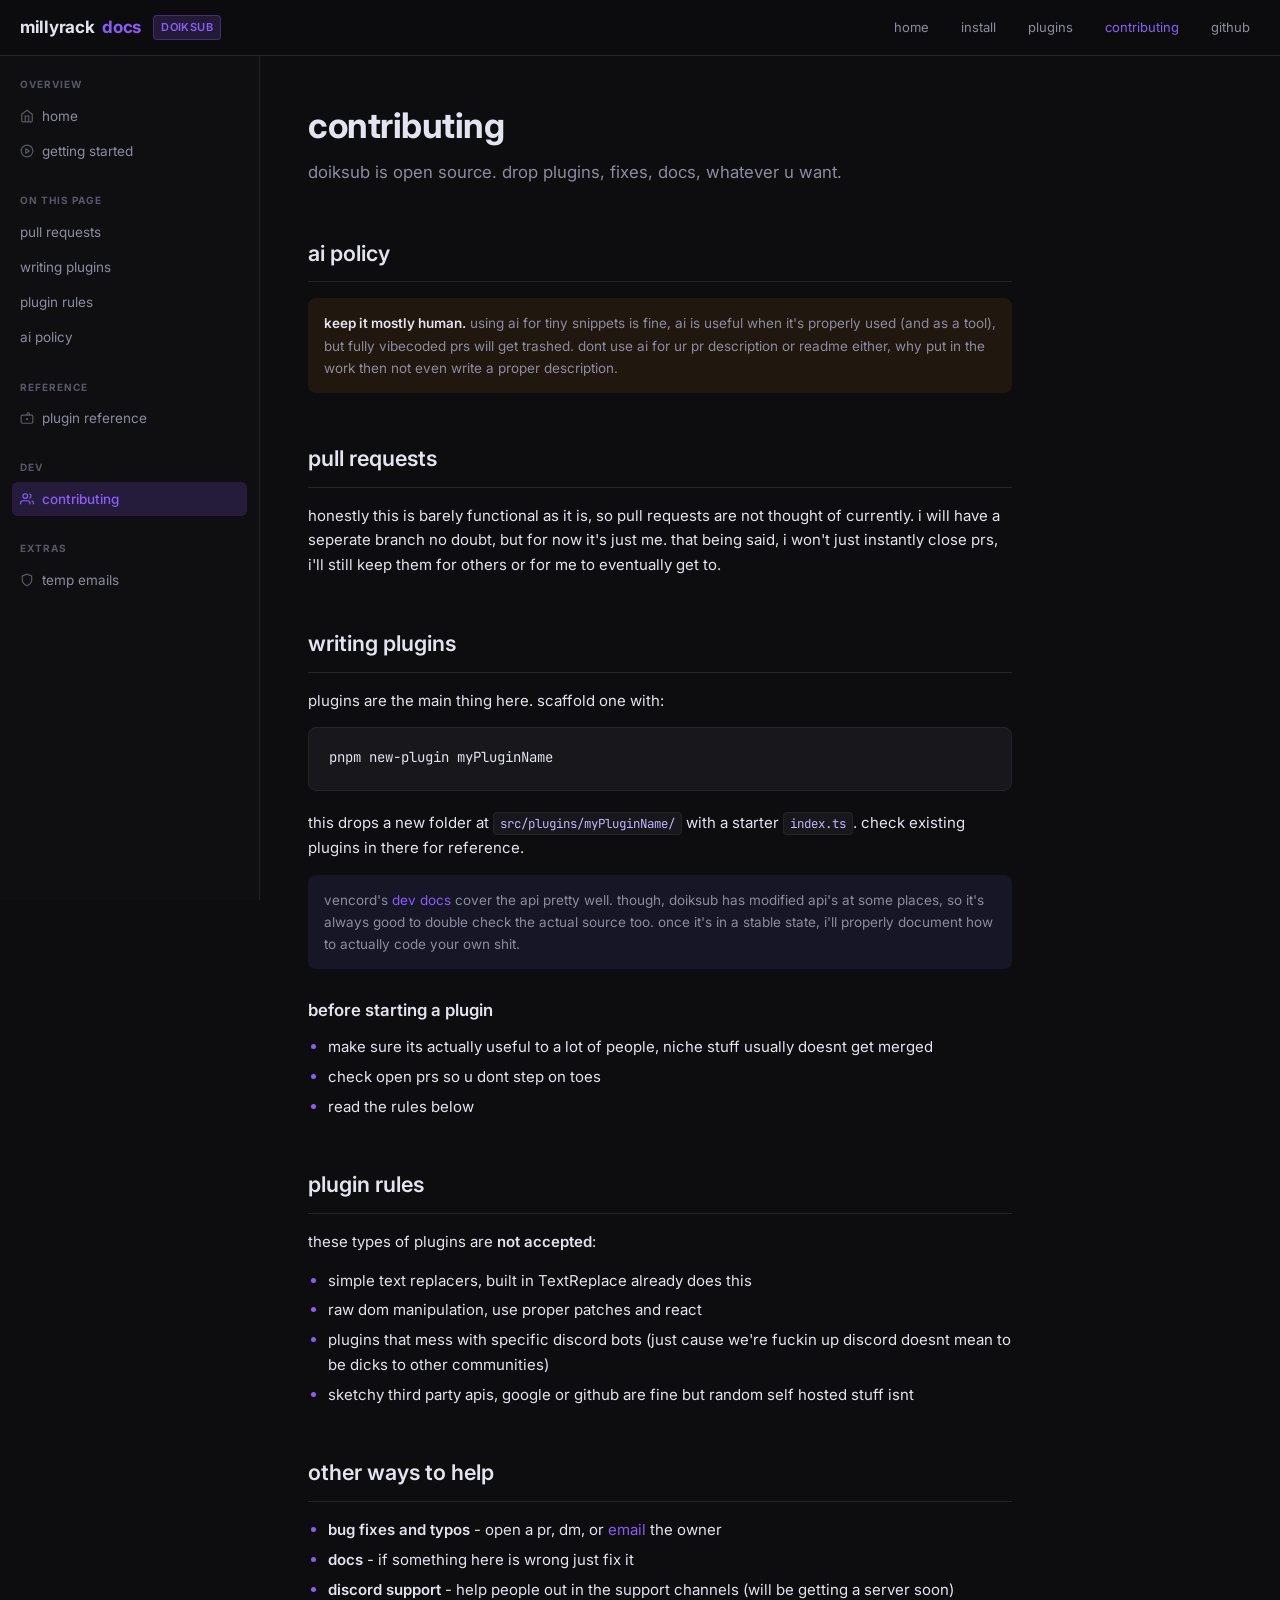
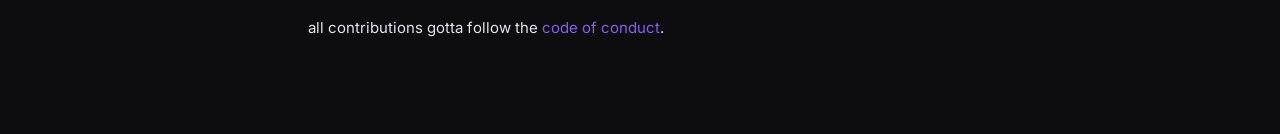
==== commit ad0ef942: "contrib" ====
--- a/docs/contributing.html
+++ b/docs/contributing.html
@@ -102,7 +102,6 @@
 
         <h2 id="ai-notice">ai policy</h2>
         <div class="callout warn">
-          <span class="callout-icon">⚠️</span>
           <div>
             <p><strong>keep it mostly human.</strong> using ai for tiny snippets is fine, ai is useful when it's
               properly used (and as a tool), but fully vibecoded prs will get trashed. dont use ai for ur pr description
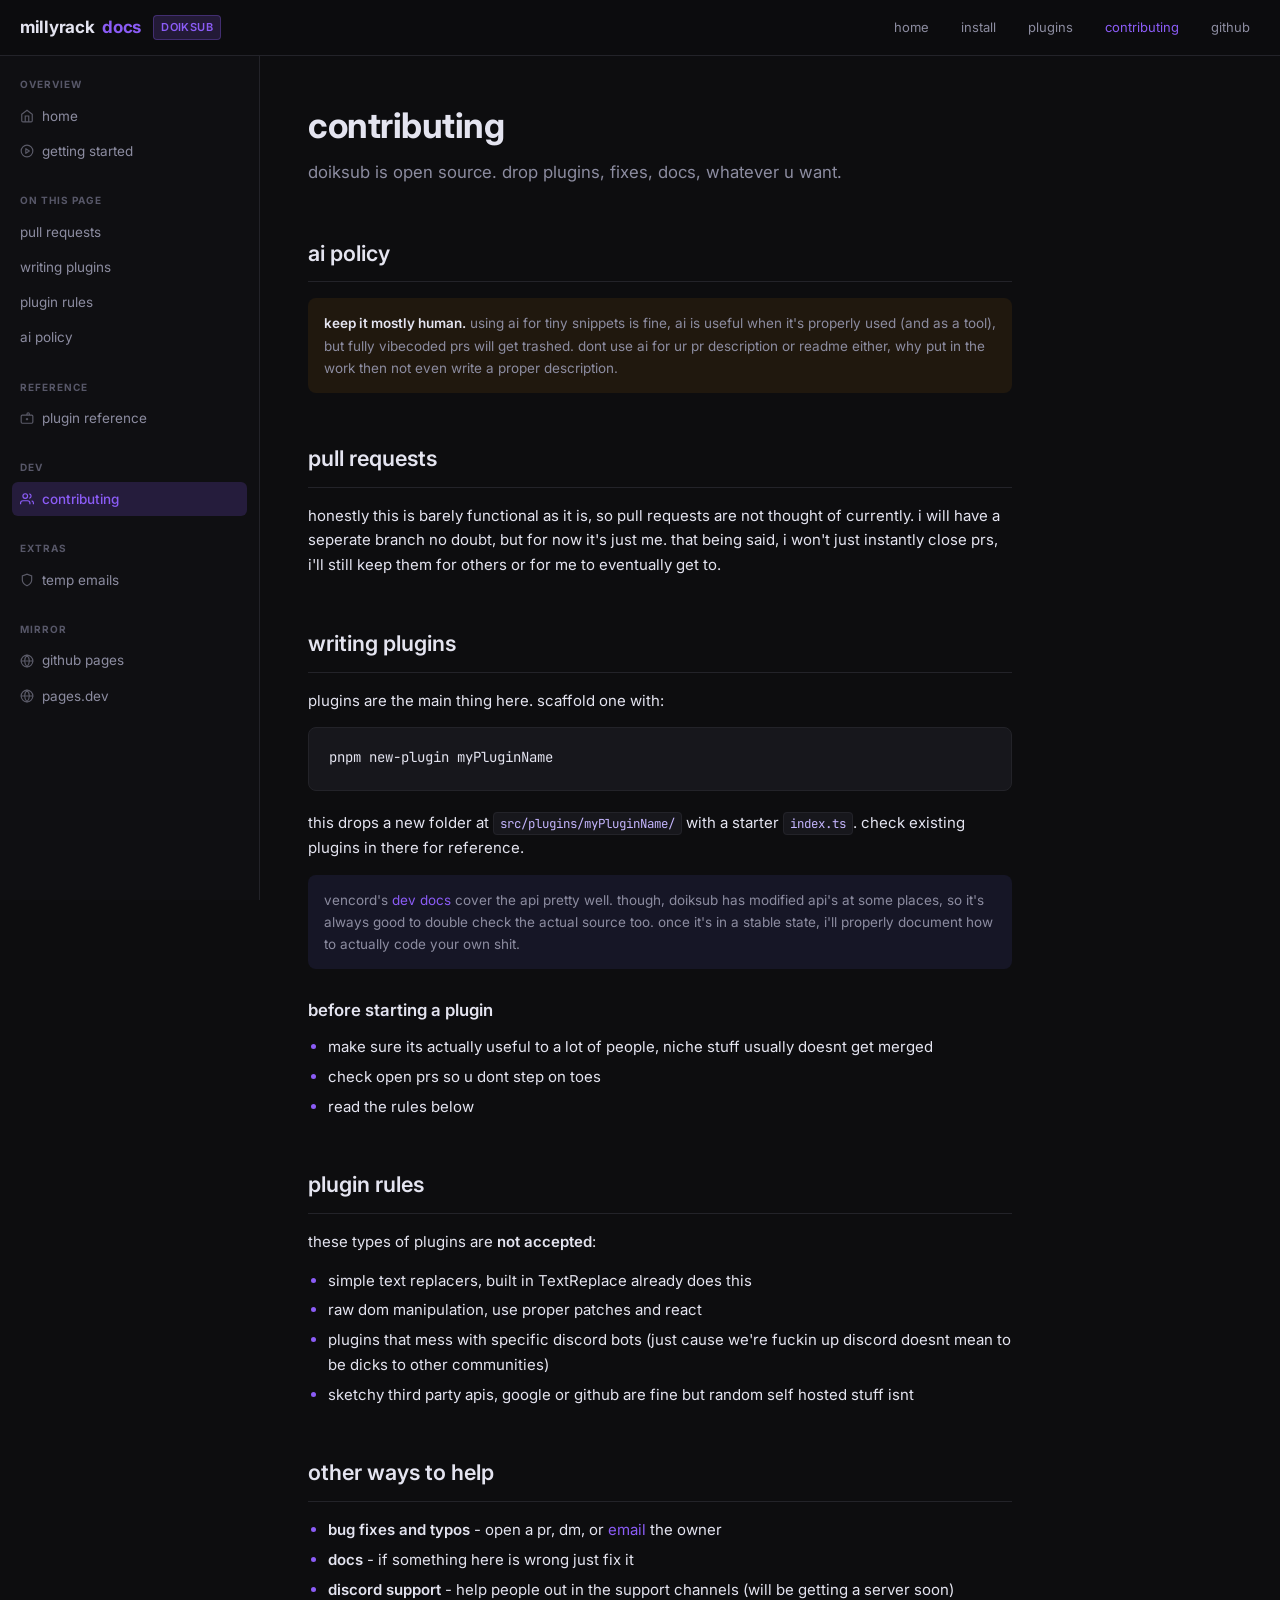
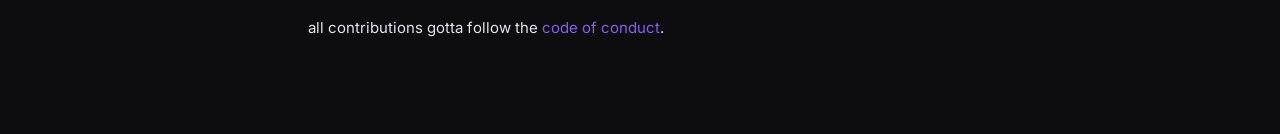
==== commit 034f27a0: "add mirrors" ====
--- a/docs/contributing.html
+++ b/docs/contributing.html
@@ -92,6 +92,27 @@
           temp emails
         </a>
       </div>
+      <div class="sidebar-section sidebar-footer" style="margin-top: auto;">
+        <div class="sidebar-label">mirror</div>
+        <a href="https://ghxstprey.github.io/millyrack/" class="sidebar-link" target="_blank" rel="noopener">
+          <svg width="14" height="14" viewBox="0 0 24 24" fill="none" stroke="currentColor" stroke-width="2"
+            stroke-linecap="round" stroke-linejoin="round">
+            <circle cx="12" cy="12" r="10" />
+            <line x1="2" y1="12" x2="22" y2="12" />
+            <path d="M12 2a15.3 15.3 0 0 1 4 10 15.3 15.3 0 0 1-4 10 15.3 15.3 0 0 1-4-10 15.3 15.3 0 0 1 4-10z" />
+          </svg>
+          github pages
+        </a>
+        <a href="https://millyrack.pages.dev" class="sidebar-link" target="_blank" rel="noopener">
+          <svg width="14" height="14" viewBox="0 0 24 24" fill="none" stroke="currentColor" stroke-width="2"
+            stroke-linecap="round" stroke-linejoin="round">
+            <circle cx="12" cy="12" r="10" />
+            <line x1="2" y1="12" x2="22" y2="12" />
+            <path d="M12 2a15.3 15.3 0 0 1 4 10 15.3 15.3 0 0 1-4 10 15.3 15.3 0 0 1-4-10 15.3 15.3 0 0 1 4-10z" />
+          </svg>
+          pages.dev
+        </a>
+      </div>
     </nav>
 
     <main class="main">
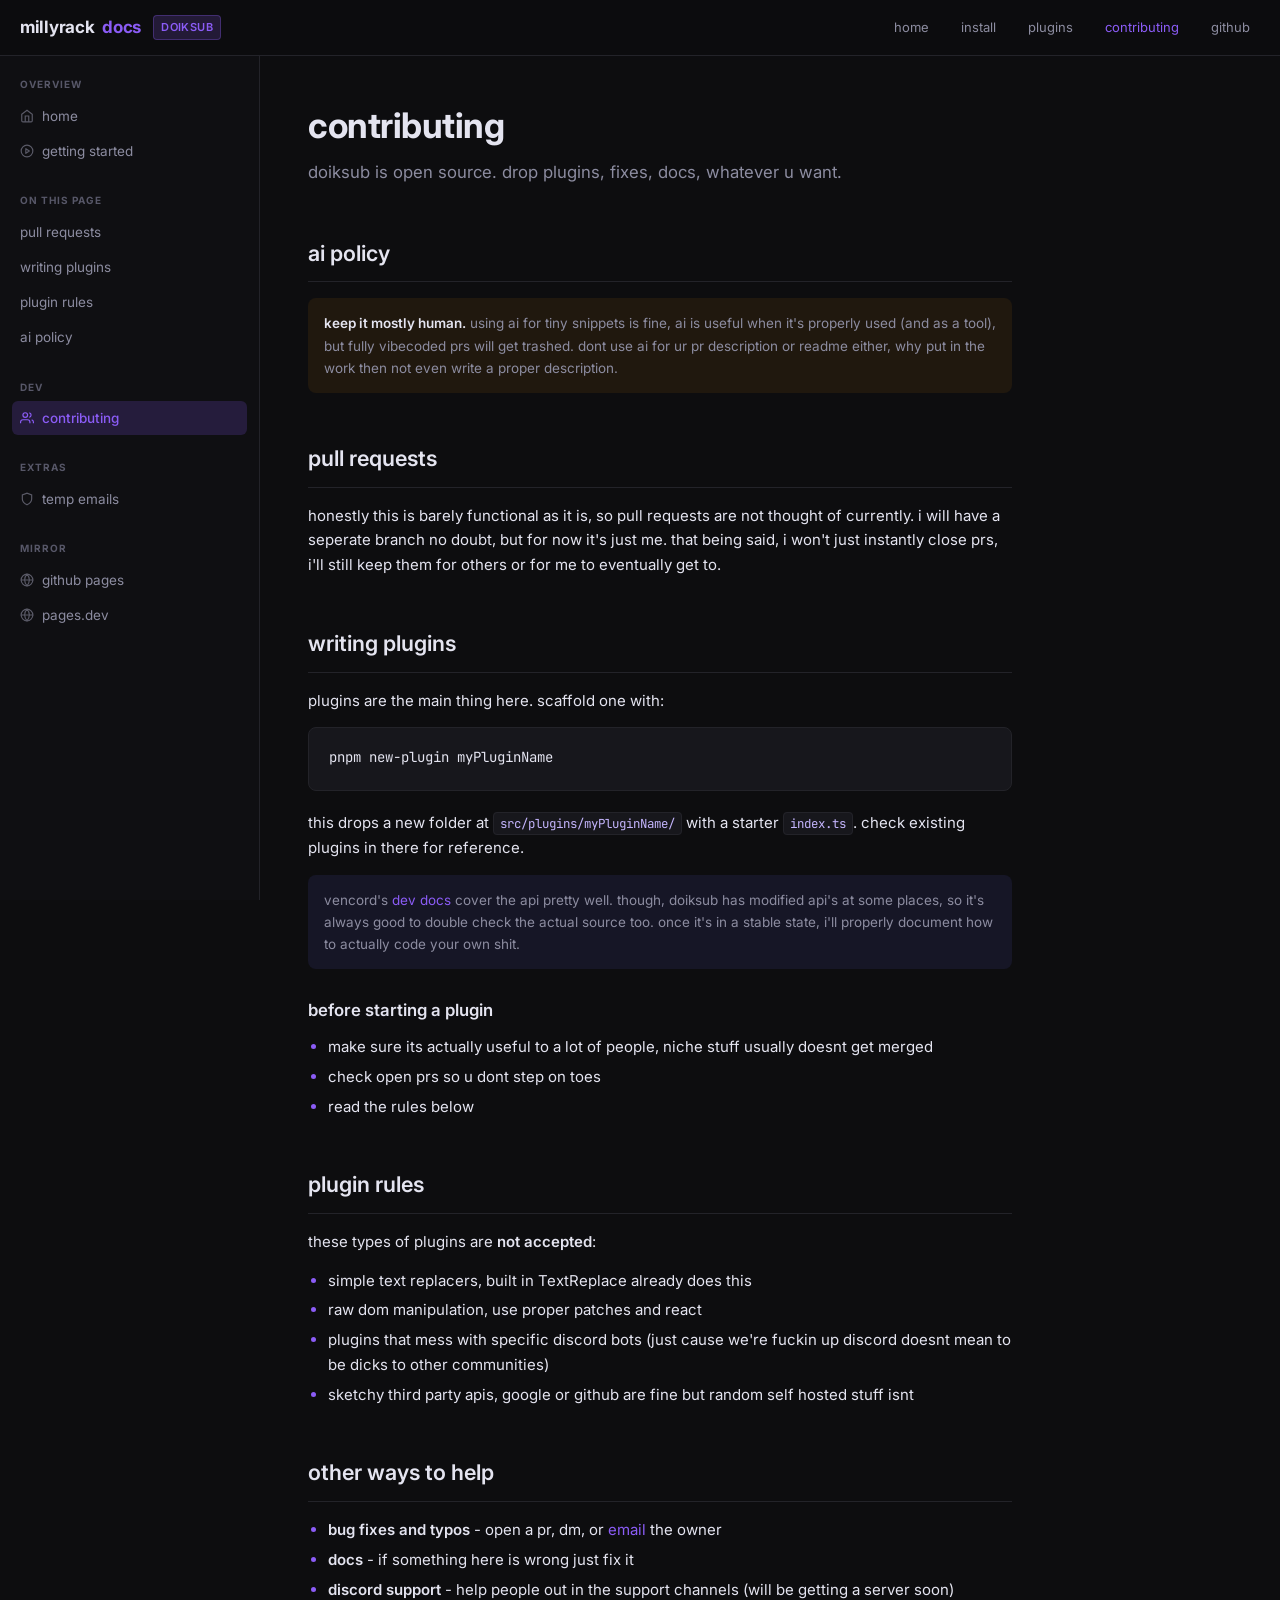
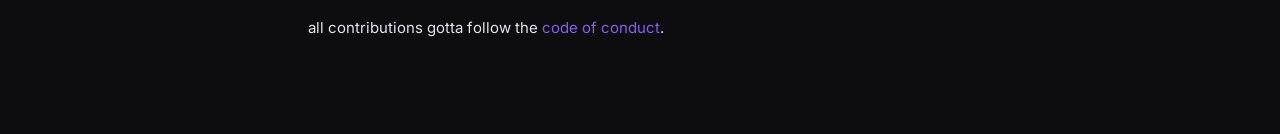
==== commit 5f7de36c: "in nu york i milly rock" ====
--- a/docs/contributing.html
+++ b/docs/contributing.html
@@ -58,18 +58,6 @@
         <a href="#write-plugin" class="sidebar-link">writing plugins</a>
         <a href="#plugin-rules" class="sidebar-link">plugin rules</a>
         <a href="#ai-notice" class="sidebar-link">ai policy</a>
-      </div>
-      <div class="sidebar-section">
-        <div class="sidebar-label">reference</div>
-        <a href="plugins.html" class="sidebar-link" data-page="plugins.html">
-          <svg width="14" height="14" viewBox="0 0 24 24" fill="none" stroke="currentColor" stroke-width="2">
-            <rect x="2" y="7" width="20" height="14" rx="2" />
-            <path d="M16 7V5a2 2 0 0 0-4 0v2" />
-            <line x1="12" y1="12" x2="12" y2="16" />
-            <line x1="10" y1="14" x2="14" y2="14" />
-          </svg>
-          plugin reference
-        </a>
       </div>
       <div class="sidebar-section">
         <div class="sidebar-label">dev</div>
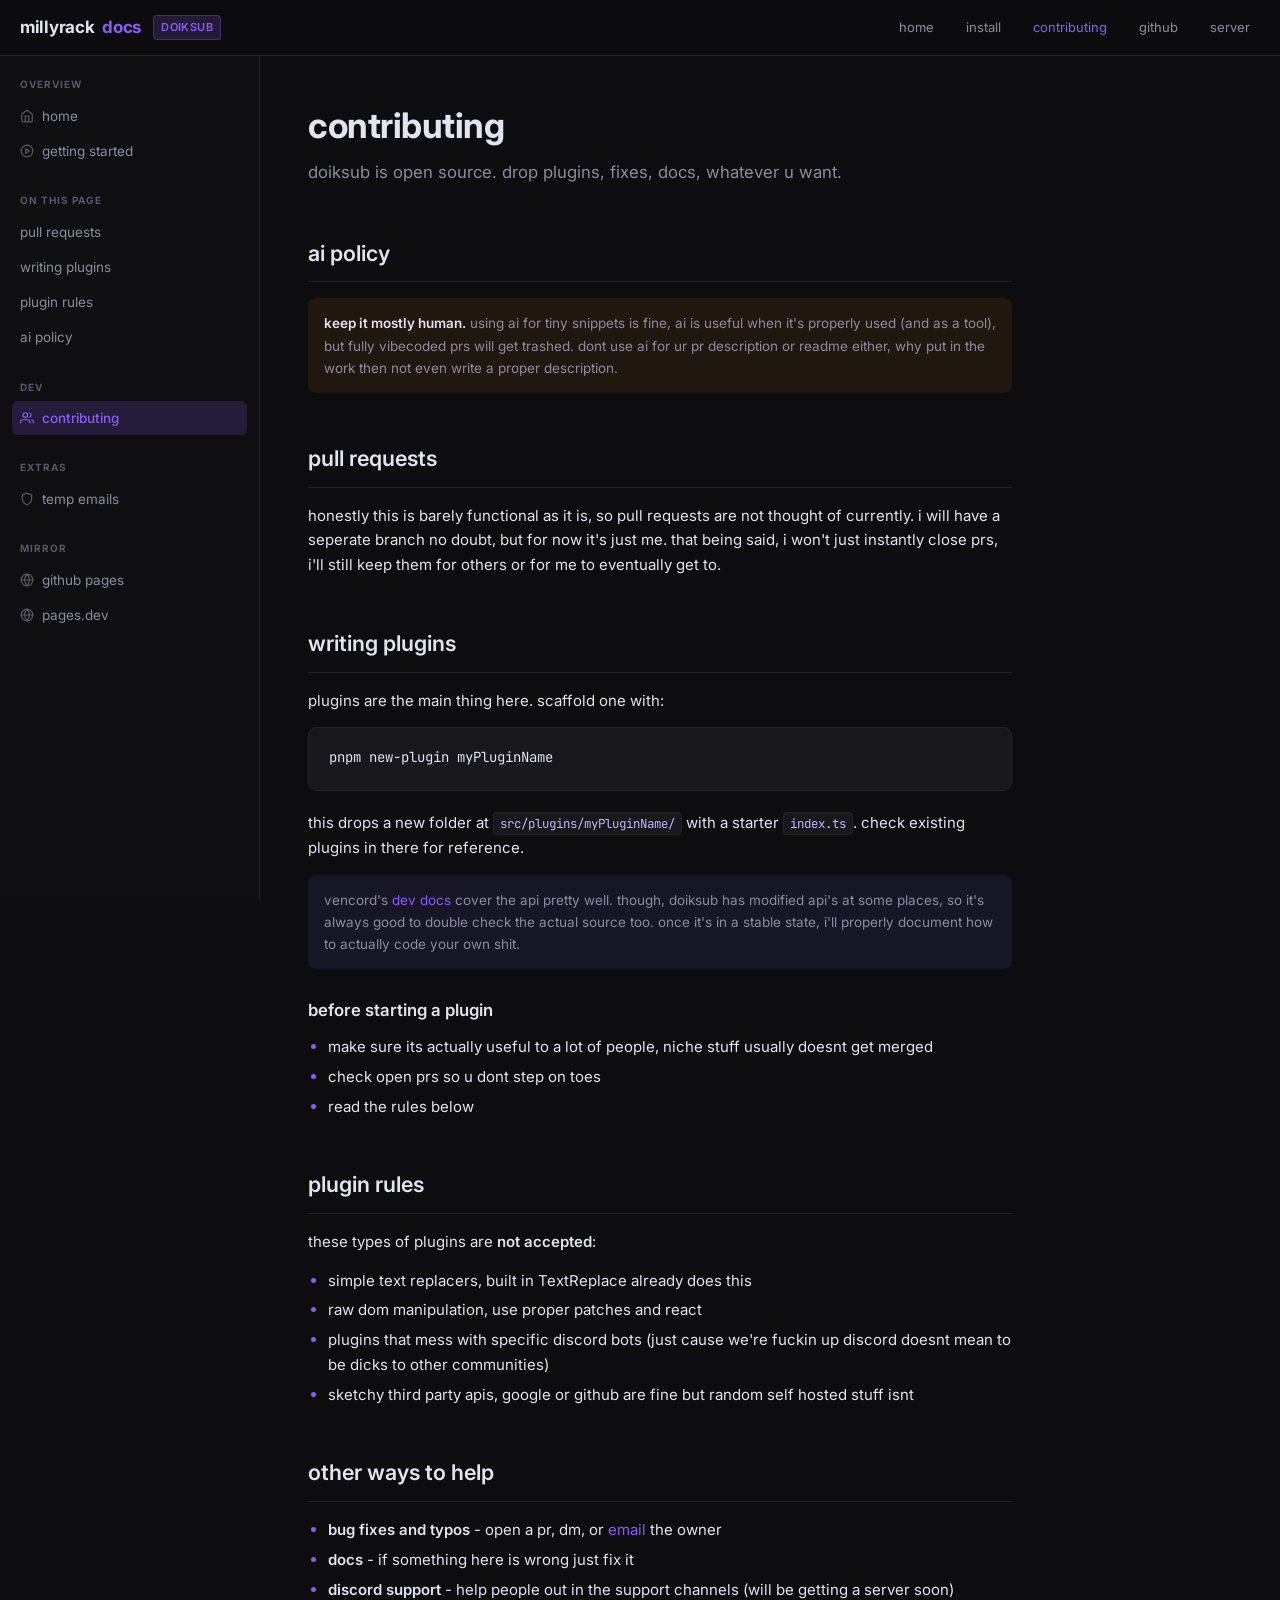
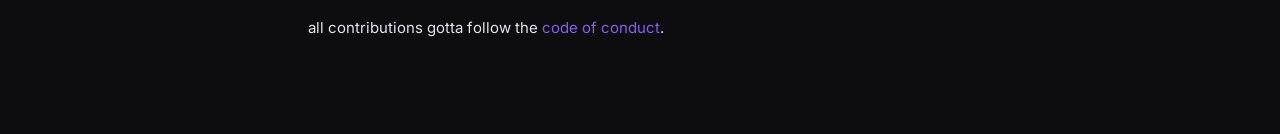
==== commit 9411e526: "clean up docs (better wording, more descriptions, remove mentions to deleted page, and add server in" ====
--- a/docs/contributing.html
+++ b/docs/contributing.html
@@ -25,9 +25,9 @@
     <div class="topbar-spacer"></div>
     <a href="index.html" class="topbar-link" data-page="index.html">home</a>
     <a href="getting-started.html" class="topbar-link" data-page="getting-started.html">install</a>
-    <a href="plugins.html" class="topbar-link" data-page="plugins.html">plugins</a>
     <a href="contributing.html" class="topbar-link" data-page="contributing.html">contributing</a>
     <a href="https://github.com/ghxstprey/doiksub" class="topbar-link" target="_blank" rel="noopener">github</a>
+    <a href="https://ghxstprey.pages.dev/join" class="topbar-link" target="_blank" rel="noopener">server</a>
   </header>
 
   <div class="sidebar-overlay" id="sidebar-overlay"></div>
